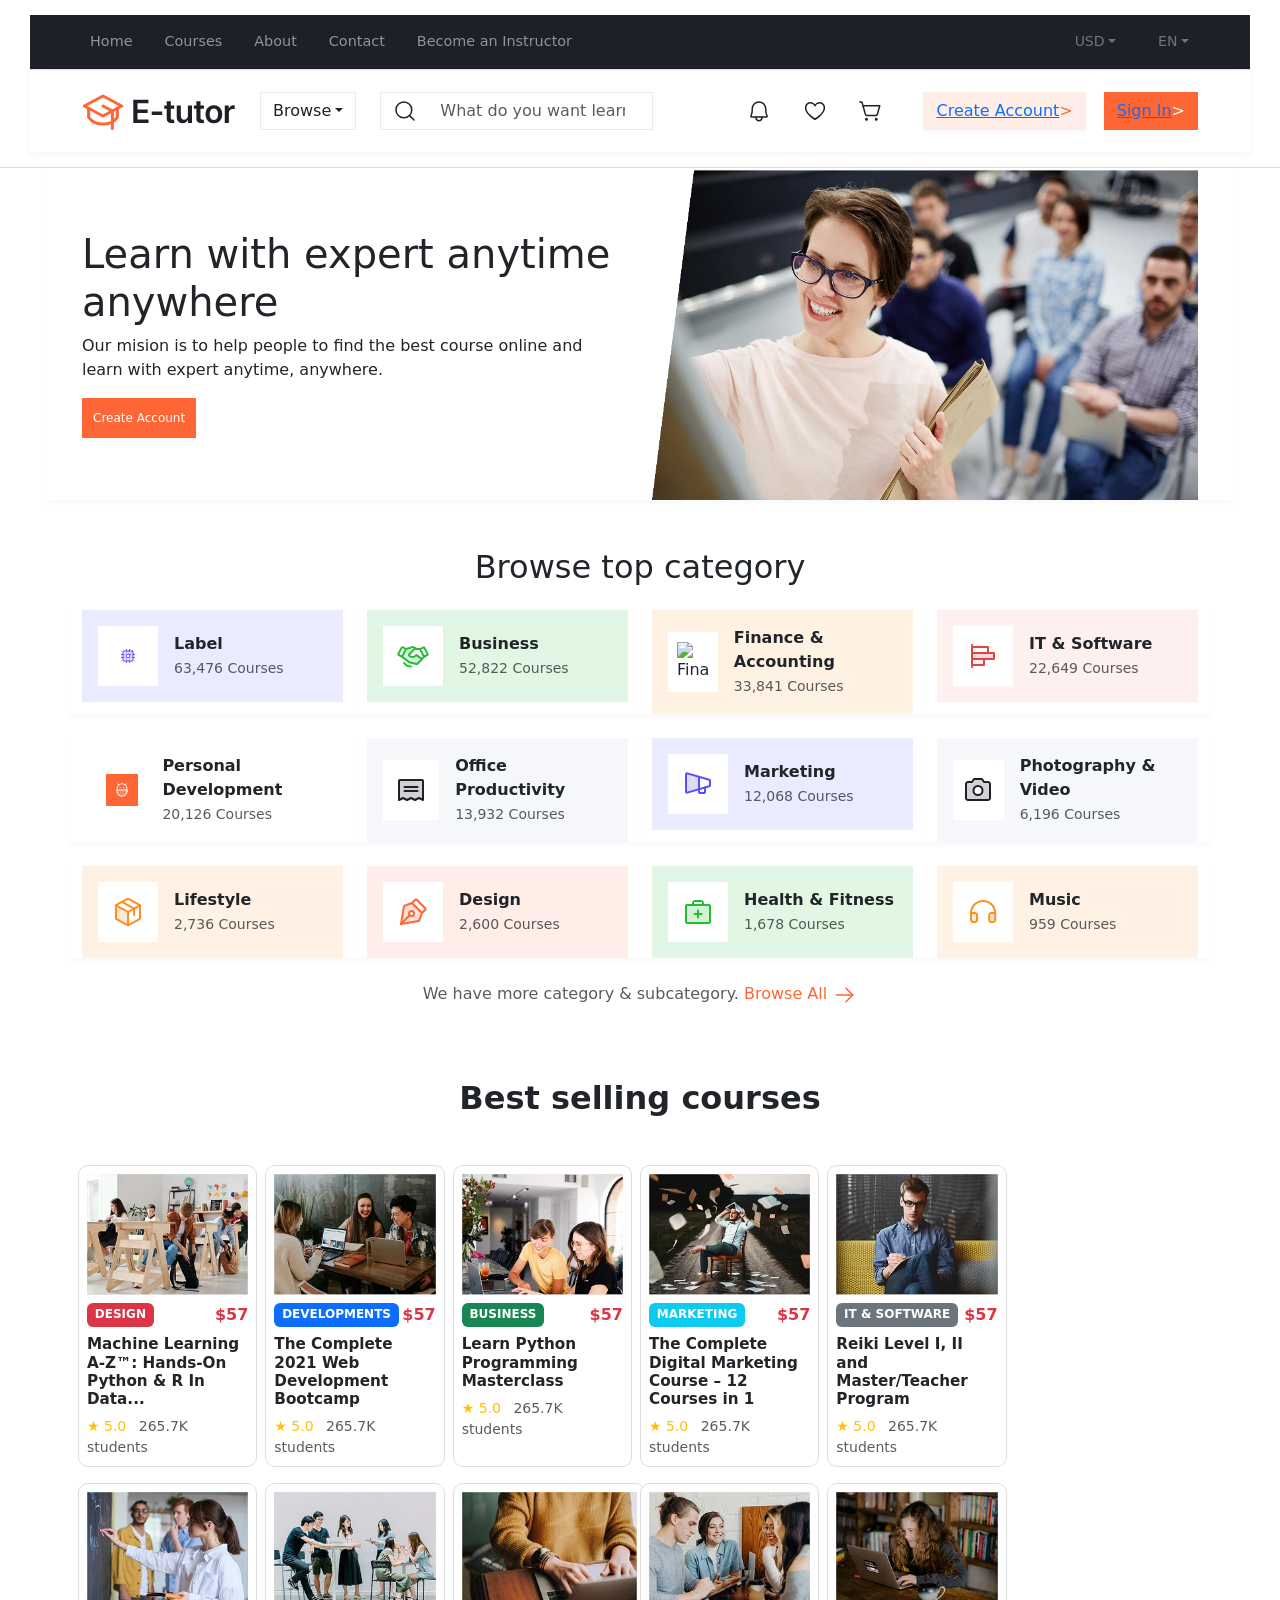
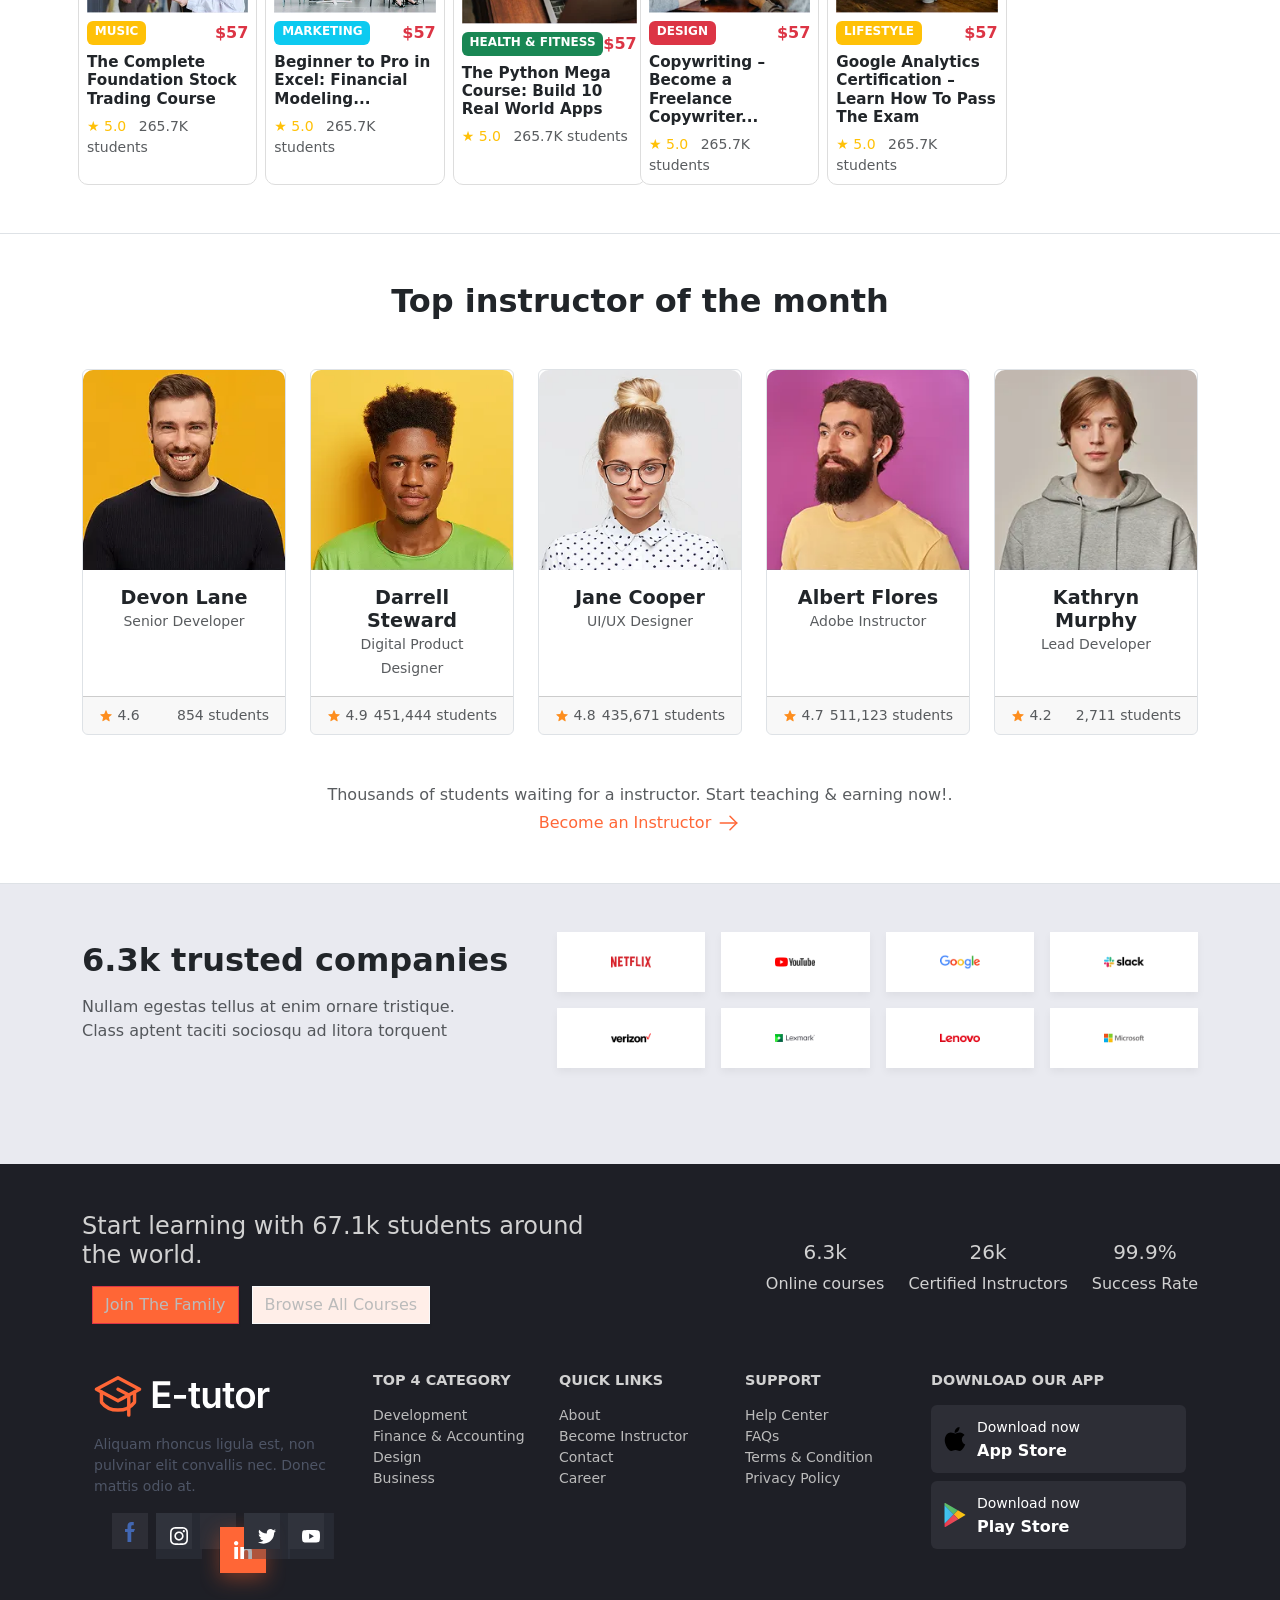
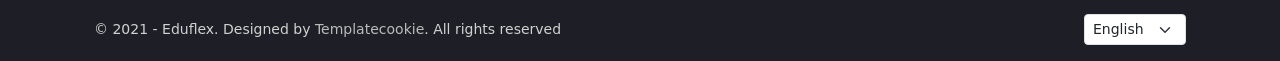
==== index.html @ aeb36b6c "Add files via upload" ====
<!DOCTYPE html>
<html lang="en">

<head>
  <meta charset="UTF-8">
  <meta name="viewport" content="width=device-width, initial-scale=1.0">
  <title>E-tutor</title>

  <!-- Bootstrap CSS -->
  <link href="https://cdn.jsdelivr.net/npm/bootstrap@5.3.0/dist/css/bootstrap.min.css" rel="stylesheet">

  <!--Custome CSS-->
  <link rel="stylesheet" href="./assests/main.css">
</head>

<body>
  <header>
    <!-- Top Navbar -->
    <nav class="navbar navbar-expand-lg top-navbar border-bottom py-2">
      <div class="container d-flex justify-content-between align-items-center">
        <!-- Left Links -->
        <ul class="navbar-nav flex-row gap-3">
          <li class="nav-item"><a class="nav-link" href="#">Home</a></li>
          <li class="nav-item"><a class="nav-link" href="#">Courses</a></li>
          <li class="nav-item"><a class="nav-link" href="./about.html">About</a></li>
          <li class="nav-item"><a class="nav-link" href="#">Contact</a></li>
          <li class="nav-item"><a class="nav-link" href="#">Become an Instructor</a></li>
        </ul>

        <!-- Right Dropdowns -->
        <div class="d-flex gap-4">
          <div class="dropdown-btn">
            <button class="btn btn-sm dropdown-toggle" data-bs-toggle="dropdown">USD</button>
            <ul class="dropdown-menu">
              <li><a class="dropdown-item" href="#">USD</a></li>
              <li><a class="dropdown-item" href="#">ILS</a></li>
              <li><a class="dropdown-item" href="#">EUR</a></li>
            </ul>
          </div>
          <div class="dropdown-btn">
            <button class="btn btn-sm  dropdown-toggle" data-bs-toggle="dropdown">EN</button>
            <ul class="dropdown-menu">
              <li><a class="dropdown-item" href="#">EN</a></li>
              <li><a class="dropdown-item" href="#">AR</a></li>
            </ul>
          </div>
        </div>
      </div>
    </nav>

    <!-- Bottom Navbar -->
    <nav class="navbar navbar-expand-lg bottom-navbar py-3">
      <div class="container d-flex justify-content-between align-items-center">
        <!-- Left Side -->
        <div class="d-flex align-items-center flex-grow-1">
          <!-- Logo -->
          <a class="navbar-brand me-4 d-flex align-items-center" href="#">
            <img src="./assests/logo/LOGO.svg" alt="Logo" height="40">

          </a>

          <!-- Browse Dropdown -->
          <div class="dropdown me-4">
            <button class="btn dropdown-toggle Browse-btn" data-bs-toggle="dropdown">Browse</button>
            <ul class="dropdown-menu">
              <li><a class="dropdown-item" href="#">Design</a></li>
              <li><a class="dropdown-item" href="#">Personal Development</a></li>
              <li><a class="dropdown-item" href="#">IT & Software</a></li>
            </ul>
          </div>

          <!-- Search -->
          <form class="d-flex" role="search">
            <div class="input-group">
              <button class="input-group-text bg-white border-end-0 search-btn"><img
                  src="./assests/images/icons/MagnifyingGlass.svg"></button>
              <input class="form-control border-start-0 search-form" type="search"
                placeholder="What do you want learn..." aria-label="Search">
            </div>
          </form>
        </div>

        <!-- Right Side -->
        <div class="d-flex align-items-center gap-3">
          <!-- Icons -->
          <div class="icon-buttons d-flex gap-3">
            <button class="icon-btn"><img src="./assests/images/icons/Bell.svg" alt="Notifications" /></button>
            <button class="icon-btn"><img src="./assests/images/icons/Heart.svg" alt="Favorites" /></button>
            <button class="icon-btn"><img src="./assests/images/icons/ShoppingCartSimple.svg" alt="Cart" /></button>
          </div>

          <!-- Buttons -->
          <div class="d-flex gap-2 ms-3">
            <button class="btn new-account-btn"><a href="./createaccount.html">Create Account</a>></button>
            <button class="btn signIn-btn"><a href="./signIn.html">Sign In</a>></button>
          </div>
        </div>
      </div>
    </nav>
  </header>


  <main>
    <!-- Hero Section-->
    <section class="hero-section mx-5  justify-content-center">
      <div class="container justify-content-center ">
        <div class="row align-items-center">
          <!--Hero Content Left-->
          <div class="col-lg-6 col-md-12">
            <h1>Learn with expert anytime anywhere</h1>
            <p>Our mision is to help people to find the best course online and learn with expert anytime, anywhere.</p>
            <button type="button" class="btn new-account-btn "
              style="--bs-btn-padding-y: .25rem; --bs-btn-padding-x: .5rem; --bs-btn-font-size: .75rem;">
              Create Account
            </button>
          </div>

          <!--Hero Image Right-->
          <div class="col-lg-6 col-md-12 text-center">
            <img src="./assests/images/public/hero-image.webp" alt="Teacher" class="img-fluid" />
          </div>
        </div>
      </div>


    </section>
    <!--Browes category-->
    <section class="category-section container mt-5">
      <h2 class="text-dark text-center mb-4">Browse top category</h2>

      <div class="row justify-content-center gy-4 ">
        <!--Label Card-->
        <div class="col-md-3 category-card">
          <div class="d-flex align-items-center p-3 " style="background-color: #EBEBFF;">

            <!-- Icon Box -->
            <div class="bg-white d-flex align-items-center justify-content-center  me-3"
              style="width: 60px; height: 60px;">
              <img src="./assests/images/icons/label.svg" alt="Label" width="32" />
            </div>

            <!-- Text -->
            <div>
              <p class="mb-0 fw-semibold text-dark">Label</p>
              <small class="text-muted">63,476 Courses</small>
            </div>

          </div>
        </div>
        <!--Business Card-->
        <div class="col-md-3 category-card">
          <div class="d-flex align-items-center p-3 " style="background-color: #E1F7E3;">

            <!-- Icon Box -->
            <div class="bg-white d-flex align-items-center justify-content-center  me-3"
              style="width: 60px; height: 60px;">
              <img src="./assests/images/icons/Handshake.svg" alt="Business" width="32" />
            </div>

            <!-- Text -->
            <div>
              <p class="mb-0 fw-semibold text-dark">Business</p>
              <small class="text-muted">52,822 Courses</small>
            </div>

          </div>
        </div>
        <!--Finance Card-->
        <div class="col-md-3 category-card">
          <div class="d-flex align-items-center p-3 " style="background-color: #fff2e3;">

            <!-- Icon Box -->
            <div class="bg-white d-flex align-items-center justify-content-center  me-3"
              style="width: 60px; height: 60px;">
              <img src="https://cdn-icons-png.flaticon.com/512/263/263078.png" alt="Finance" width="32" />
            </div>

            <!-- Text -->
            <div>
              <p class="mb-0 fw-semibold text-dark">Finance & Accounting</p>
              <small class="text-muted">33,841 Courses</small>
            </div>

          </div>
        </div>
        <!--IT Card-->
        <div class="col-md-3 category-card">
          <div class="d-flex align-items-center p-3 " style="background-color: #FFF0F0;">

            <!-- Icon Box -->
            <div class="bg-white d-flex align-items-center justify-content-center  me-3"
              style="width: 60px; height: 60px;">
              <img src="./assests/images/icons/ChartBarHorizontal.svg" alt="IT & Software" width="32" />
            </div>

            <!-- Text -->
            <div>
              <p class="mb-0 fw-semibold text-dark">IT & Software</p>
              <small class="text-muted">22,649 Courses</small>
            </div>

          </div>
        </div>
        <!--Personal Development-->
        <div class="col-md-3 category-card">
          <div class="d-flex align-items-center p-3 " style="background-color: #FFFFFF;">

            <!-- Icon Box -->
            <div class="bg-white d-flex align-items-center justify-content-center  me-3"
              style="width: 60px; height: 60px;">
              <img src="./assests/images/icons/bug.svg" alt="Personal Development" width="32" />
            </div>

            <!-- Text -->
            <div>
              <p class="mb-0 fw-semibold text-dark">Personal Development</p>
              <small class="text-muted">20,126 Courses</small>
            </div>

          </div>
        </div>
        <!--Office Productivity-->
        <div class="col-md-3 category-card">
          <div class="d-flex align-items-center p-3 " style="background-color: #F5F7FA;">

            <!-- Icon Box -->
            <div class="bg-white d-flex align-items-center justify-content-center  me-3"
              style="width: 60px; height: 60px;">
              <img src="./assests/images/icons/Receipt.svg" alt="Office Productivity" width="32" />
            </div>

            <!-- Text -->
            <div>
              <p class="mb-0 fw-semibold text-dark">Office Productivity</p>
              <small class="text-muted">13,932 Courses</small>
            </div>

          </div>
        </div>
        <!--Marketing-->
        <div class="col-md-3 category-card">
          <div class="d-flex align-items-center p-3 " style="background-color: #EBEBFF;">

            <!-- Icon Box -->
            <div class="bg-white d-flex align-items-center justify-content-center  me-3"
              style="width: 60px; height: 60px;">
              <img src="./assests/images/icons/MegaphoneSimple.svg" alt="Marketing" width="32" />
            </div>

            <!-- Text -->
            <div>
              <p class="mb-0 fw-semibold text-dark">Marketing</p>
              <small class="text-muted">12,068 Courses</small>
            </div>

          </div>
        </div>
        <!--Photography & Video-->
        <div class="col-md-3 category-card">
          <div class="d-flex align-items-center p-3 " style="background-color: #F5F7FA;">

            <!-- Icon Box -->
            <div class="bg-white d-flex align-items-center justify-content-center  me-3"
              style="width: 60px; height: 60px;">
              <img src="./assests/images/icons/Camera.svg" alt="Photography & Video" width="32" />
            </div>

            <!-- Text -->
            <div>
              <p class="mb-0 fw-semibold text-dark">Photography & Video</p>
              <small class="text-muted">6,196 Courses</small>
            </div>

          </div>
        </div>
        <!--LifeStyle-->
        <div class="col-md-3 category-card">
          <div class="d-flex align-items-center p-3 " style="background-color: #FFF2E5;">

            <!-- Icon Box -->
            <div class="bg-white d-flex align-items-center justify-content-center  me-3"
              style="width: 60px; height: 60px;">
              <img src="./assests/images/icons/Package.svg" alt="--LifeStyle--" width="32" />
            </div>

            <!-- Text -->
            <div>
              <p class="mb-0 fw-semibold text-dark">Lifestyle</p>
              <small class="text-muted">2,736 Courses</small>
            </div>

          </div>
        </div>
        <!--Design-->
        <div class="col-md-3 category-card">
          <div class="d-flex align-items-center p-3 " style="background-color: #FFEEE8;">

            <!-- Icon Box -->
            <div class="bg-white d-flex align-items-center justify-content-center  me-3"
              style="width: 60px; height: 60px;">
              <img src="./assests/images/icons/PenNib.svg" alt="Design" width="32" />
            </div>

            <!-- Text -->
            <div>
              <p class="mb-0 fw-semibold text-dark">Design</p>
              <small class="text-muted">2,600 Courses</small>
            </div>

          </div>
        </div>
        <!--Health & Fitness-->
        <div class="col-md-3 category-card">
          <div class="d-flex align-items-center p-3 " style="background-color: #E1F7E3;">

            <!-- Icon Box -->
            <div class="bg-white d-flex align-items-center justify-content-center  me-3"
              style="width: 60px; height: 60px;">
              <img src="./assests/images/icons/FirstAidKit.svg" alt="Health & Fitness" width="32" />
            </div>

            <!-- Text -->
            <div>
              <p class="mb-0 fw-semibold text-dark">Health & Fitness</p>
              <small class="text-muted">1,678 Courses</small>
            </div>

          </div>
        </div>
        <!--Music-->
        <div class="col-md-3 category-card">
          <div class="d-flex align-items-center p-3 " style="background-color: #FFF2E5;">

            <!-- Icon Box -->
            <div class="bg-white d-flex align-items-center justify-content-center  me-3"
              style="width: 60px; height: 60px;">
              <img src="./assests/images/icons/Headphones.svg" alt="Music" width="32" />
            </div>

            <!-- Text -->
            <div>
              <p class="mb-0 fw-semibold text-dark">Music</p>
              <small class="text-muted">959 Courses</small>
            </div>

          </div>
        </div>
      </div>

      <div class="text-center my-4">
        <p class="text-muted mb-0">
          We have more category & subcategory.
          <a href="#" class="browse-link">Browse All <img src="./assests/images/icons/ArrowRight.svg"
              alt="Arrowright" /></a>
        </p>
      </div>
    </section>
    <!--Top Selling courses-->
  <section class="container py-5">
    <h2 class="text-center fw-bold mb-5">Best selling courses</h2>
    <div class="row g-3 align-items-center">
      <div class="row g-2">
      <!-- Course 1 -->
      <div class="col-md-4 col-lg-2 " >
        <div class="course-card p-2">
          <img src="./assests/images/public/machine learning.webp" alt="Course 1" class="img-fluid">
          <div class="mt-2 d-flex justify-content-between">
            <span class="badge bg-danger text-white">DESIGN</span>
            <span class="text-danger fw-bold">$57</span>
          </div>
          <h6 class="mt-2">Machine Learning A-Z™: Hands-On Python & R In Data...</h6>
          <div class="course-meta text-muted small">
            <span class="text-warning">★ 5.0</span>
            <span class="ms-2">265.7K students</span>
          </div>
        </div>
      </div>

      <!-- Course 2 -->
      <div class="col-md-4 col-lg-2">
        <div class="course-card p-2">
          <img src="./assests/images/public/web development.webp" alt="Course 2" class="img-fluid ">
          <div class="mt-2 d-flex justify-content-between">
            <span class="badge bg-primary text-white">DEVELOPMENTS</span>
            <span class="text-danger fw-bold">$57</span>
          </div>
          <h6 class="mt-2">The Complete 2021 Web Development Bootcamp</h6>
          <div class="course-meta text-muted small">
            <span class="text-warning">★ 5.0</span>
            <span class="ms-2">265.7K students</span>
          </div>
        </div>
      </div>

      <!-- Course 3 -->
      <div class="col-md-4 col-lg-2">
        <div class="course-card p-2">
          <img src="./assests/images/public/python.webp" alt="Course 3" class="img-fluid ">
          <div class="mt-2 d-flex justify-content-between">
            <span class="badge bg-success text-white">BUSINESS</span>
            <span class="text-danger fw-bold">$57</span>
          </div>
          <h6 class="mt-2">Learn Python Programming Masterclass</h6>
          <div class="course-meta text-muted small">
            <span class="text-warning">★ 5.0</span>
            <span class="ms-2">265.7K students</span>
          </div>
        </div>
      </div>

      <!-- Course 4 -->
      <div class="col-md-4 col-lg-2">
        <div class="course-card p-2">
          <img src="./assests/images/public/digital marketing (1).webp" alt="Course 4" class="img-fluid ">
          <div class="mt-2 d-flex justify-content-between">
            <span class="badge bg-info text-white">MARKETING</span>
            <span class="text-danger fw-bold">$57</span>
          </div>
          <h6 class="mt-2">The Complete Digital Marketing Course – 12 Courses in 1</h6>
          <div class="course-meta text-muted small">
            <span class="text-warning">★ 5.0</span>
            <span class="ms-2">265.7K students</span>
          </div>
        </div>
      </div>

      <!-- Course 5 -->
      <div class="col-md-4 col-lg-2">
        <div class="course-card p-2">
          <img src="./assests/images/public/teacher program (1).webp" alt="Course 5" class="img-fluid ">
          <div class="mt-2 d-flex justify-content-between">
            <span class="badge bg-secondary text-white">IT & SOFTWARE</span>
            <span class="text-danger fw-bold">$57</span>
          </div>
          <h6 class="mt-2">Reiki Level I, II and Master/Teacher Program</h6>
          <div class="course-meta text-muted small">
            <span class="text-warning">★ 5.0</span>
            <span class="ms-2">265.7K students</span>
          </div>
        </div>
      </div>
      </div>

      <div class="row g-2 ">

      <!-- Course 6 -->
      <div class="col-md-4 col-lg-2">
        <div class="course-card p-2">
          <img src="./assests/images/public/fashion.webp" alt="Course 6" class="img-fluid ">
          <div class="mt-2 d-flex justify-content-between">
            <span class="badge bg-warning text-white">MUSIC</span>
            <span class="text-danger fw-bold">$57</span>
          </div>
          <h6 class="mt-2">The Complete Foundation Stock Trading Course</h6>
          <div class="course-meta text-muted small">
            <span class="text-warning">★ 5.0</span>
            <span class="ms-2">265.7K students</span>
          </div>
        </div>
      </div>

      <!-- Course 7 -->
      <div class="col-md-4 col-lg-2">
        <div class="course-card p-2">
          <img src="./assests/images/public/excel.webp" alt="Course 7" class="img-fluid ">
          <div class="mt-2 d-flex justify-content-between">
            <span class="badge bg-info text-white">MARKETING</span>
            <span class="text-danger fw-bold">$57</span>
          </div>
          <h6 class="mt-2">Beginner to Pro in Excel: Financial Modeling...</h6>
          <div class="course-meta text-muted small">
            <span class="text-warning">★ 5.0</span>
            <span class="ms-2">265.7K students</span>
          </div>
        </div>
      </div>

      <!-- Course 8 -->
      <div class="col-md-4 col-lg-2">
        <div class="course-card p-2">
          <img src="./assests/images/public/python mega.webp" alt="Course 8" class="img-fluid ">
          <div class="mt-2 d-flex justify-content-between">
            <span class="badge bg-success text-white">HEALTH & FITNESS</span>
            <span class="text-danger fw-bold">$57</span>
          </div>
          <h6 class="mt-2">The Python Mega Course: Build 10 Real World Apps</h6>
          <div class="course-meta text-muted small">
            <span class="text-warning">★ 5.0</span>
            <span class="ms-2">265.7K students</span>
          </div>
        </div>
      </div>

      <!-- Course 9 -->
      <div class="col-md-4 col-lg-2">
        <div class="course-card p-2">
          <img src="./assests/images/public/freelancer.webp" alt="Course 9" class="img-fluid ">
          <div class="mt-2 d-flex justify-content-between">
            <span class="badge bg-danger text-white">DESIGN</span>
            <span class="text-danger fw-bold">$57</span>
          </div>
          <h6 class="mt-2">Copywriting – Become a Freelance Copywriter...</h6>
          <div class="course-meta text-muted small">
            <span class="text-warning">★ 5.0</span>
            <span class="ms-2">265.7K students</span>
          </div>
        </div>
      </div>

      <!-- Course 10 -->
      <div class="col-md-4 col-lg-2">
        <div class="course-card p-2">
          <img src="./assests/images/public/analytics.webp" alt="Course 10" class="img-fluid ">
          <div class="mt-2 d-flex justify-content-between">
            <span class="badge bg-warning text-white">LIFESTYLE</span>
            <span class="text-danger fw-bold">$57</span>
          </div>
          <h6 class="mt-2">Google Analytics Certification – Learn How To Pass The Exam</h6>
          <div class="course-meta text-muted small">
            <span class="text-warning">★ 5.0</span>
            <span class="ms-2">265.7K students</span>
          </div>
        </div>
      </div>
      </div>

    </div>
  </section>

    <section class="py-5 bg-white border-top border-bottom">
  <div class="container">
    <h2 class="text-center mb-5 fw-bold">Top instructor of the month</h2>
    <div class="row row-cols-1 row-cols-sm-2 row-cols-md-3 row-cols-lg-5 g-4">

      <!-- Instructor Card -->
      <div class="col">
        <div class="card h-100 text-center border">
          <img src="./assests/images/public/devon.webp" class="card-img-top" alt="Devon Lane">
          <div class="card-body">
            <h6 class="card-title mb-0">Devon Lane</h6>
            <small class="text-muted">Senior Developer</small>
          </div>
          <div class="card-footer d-flex justify-content-between small text-muted">
            <span><img src="./assests/images/icons/Star.svg" alt="Rating" height="14"> 4.6</span>
            <span>854 students</span>
          </div>
        </div>
      </div>

      
      <div class="col">
        <div class="card h-100 text-center border">
          <img src="./assests/images/public/darrell.webp" class="card-img-top" alt="Darrell Steward">
          <div class="card-body">
            <h6 class="card-title mb-0">Darrell Steward</h6>
            <small class="text-muted">Digital Product Designer</small>
          </div>
          <div class="card-footer d-flex justify-content-between small text-muted">
            <span><img src="./assests/images/icons/Star.svg" alt="Rating" height="14"> 4.9</span>
            <span>451,444 students</span>
          </div>
        </div>
      </div>

      <div class="col">
        <div class="card h-100 text-center border">
          <img src="./assests/images/public/jane.webp" class="card-img-top" alt="Jane Cooper">
          <div class="card-body">
            <h6 class="card-title mb-0">Jane Cooper</h6>
            <small class="text-muted">UI/UX Designer</small>
          </div>
          <div class="card-footer d-flex justify-content-between small text-muted">
            <span><img src="./assests/images/icons/Star.svg" alt="Rating" height="14"> 4.8</span>
            <span>435,671 students</span>
          </div>
        </div>
      </div>

      <div class="col">
        <div class="card h-100 text-center border">
          <img src="./assests/images/public/albert.webp" class="card-img-top" alt="Albert Flores">
          <div class="card-body">
            <h6 class="card-title mb-0">Albert Flores</h6>
            <small class="text-muted">Adobe Instructor</small>
          </div>
          <div class="card-footer d-flex justify-content-between small text-muted">
            <span><img src="./assests/images/icons/Star.svg" alt="Rating" height="14"> 4.7</span>
            <span>511,123 students</span>
          </div>
        </div>
      </div>

      <div class="col">
        <div class="card h-100 text-center border">
          <img src="./assests/images/public/kath.webp" class="card-img-top" alt="Kathryn Murphy">
          <div class="card-body">
            <h6 class="card-title mb-0">Kathryn Murphy</h6>
            <small class="text-muted">Lead Developer</small>
          </div>
          <div class="card-footer d-flex justify-content-between small text-muted">
            <span><img src="./assests/images/icons/Star.svg" alt="Rating" height="14"> 4.2</span>
            <span>2,711 students</span>
          </div>
        </div>
      </div>
    </div>

    <!-- Call to Action -->
    <div class="text-center mt-5">
      <p class="text-muted mb-1">Thousands of students waiting for a instructor. Start teaching & earning now!.</p>
      <a href="#" class="browse-link">Become an Instructor <img src="./assests/images/icons/ArrowRight.svg"
              alt="Arrowright" /></a>
    </div>
  </div>
</section>


      <section class="trusted-section py-5">
    <div class="container">
      <div class="row align-items-center mb-5">
        <!-- Text -->
        <div class="col-md-5 mb-4 mb-md-0">
          <h2 class="fw-bold">6.3k trusted companies</h2>
          <p class="text-muted mt-3">
            Nullam egestas tellus at enim ornare tristique.<br>
            Class aptent taciti sociosqu ad litora torquent
          </p>
        </div>

        <!-- Logos -->
        <div class="col-md-7">
          <div class="row g-3">
            <div class="col-3">
              <div class="brand-box"><img src="./assests/logo/netflix logo.webp" alt="Netflix"></div>
            </div>
            <div class="col-3">
              <div class="brand-box"><img src="./assests/logo/youtube logo.webp" alt="YouTube"></div>
            </div>
            <div class="col-3">
              <div class="brand-box"><img src="./assests/logo/google logo.webp" alt="Google"></div>
            </div>
            <div class="col-3">
              <div class="brand-box"><img src="./assests/logo/slack logo.webp" alt="Slack"></div>
            </div>
            <div class="col-3">
              <div class="brand-box"><img src="./assests/logo/verizon logo.webp" alt="Verizon"></div>
            </div>
            <div class="col-3">
              <div class="brand-box"><img src="./assests/logo/lexmark.webp" alt="Lexmark"></div>
            </div>
            <div class="col-3">
              <div class="brand-box"><img src="./assests/logo/lenovo logo.webp" alt="Lenovo"></div>
            </div>
            <div class="col-3">
              <div class="brand-box"><img src="./assests/logo/microsoft logo.webp" alt="Microsoft"></div>
            </div>
          </div>
        </div>
      </div>

     
    </div>
  </section>
   
  </main>
  <!-- Footer -->
  <footer class=" footer pt-5 pb-3">
    <div class="container">

      <!-- Top section -->
      <div class="row text-center text-md-start mb-5 ">
        <div class="col-md-6">
          <h4>Start learning with 67.1k students around the world.</h4>
          <div class="mt-3">
            <a href="#" class=" signIn-btn btn btn-danger me-2">Join The Family</a>
            <a href="#" class=" new-account-btn btn btn-outline-light">Browse All Courses</a>
          </div>
        </div>
        <div class="col-md-6 d-flex justify-content-md-end align-items-center mt-4 mt-md-0">
          <div class="text-center">
            <h5>6.3k</h5>
            <p class="mb-0">Online courses</p>
          </div>
          <div class="mx-4 text-center">
            <h5>26k</h5>
            <p class="mb-0">Certified Instructors</p>
          </div>
          <div class="text-center">
            <h5>99.9%</h5>
            <p class="mb-0">Success Rate</p>
          </div>
        </div>
      </div>

      <!-- Middle section -->
      <div class="container">
    <div class="row gy-4">

      <!-- Logo & Social -->
      <div class="col-lg-3 col-md-6">
        <div class="footer-brand d-flex align-items-center mb-3">
          <img src="./assests/logo/logo light text.svg" alt="Logo" class="me-2" />
        
        </div>
        <p class="footer-text small">
          Aliquam rhoncus ligula est, non pulvinar elit convallis nec. Donec mattis odio at.
        </p>
        <div class="social-icons mt-3">
          <a href="#"><img src="./assests/images/icons/facebook 1.svg" alt="Facebook"  /></a>
          <a href="#"><img src="./assests/images/public/instagram.svg" alt="instagram"  /></a>
          <a href="#"><img src="./assests/images/public/linkedin.svg" alt="linkedin"  /></a>
          <a href="#"><img src="./assests/images/public/twitter.svg" alt="twitter"  /></a>
          <a href="#"><img src="./assests/images/public/youtube.svg" alt="youtube"  /></a>
        </div>
      </div>

      <!-- Top Categories -->
      <div class="col-lg-2 col-md-6">
        <h6 class="fw-bold">TOP 4 CATEGORY</h6>
        <ul class="list-unstyled text-muted small">
          <li><a href="#" class="mb-2">Development</a></li>
          <li><a href="#" class="mb-2">Finance & Accounting</a></li>
          <li><a href="#" class="mb-2">Design</a></li>
          <li><a href="#" class="mb-2">Business</a></li>
        </ul>
      </div>

      <!-- Quick Links -->
      <div class="col-lg-2 col-md-6">
        <h6 class="fw-bold">QUICK LINKS</h6>
        <ul class="list-unstyled text-muted small">
          <li><a href="#" class="mb-2">About</a></li>
          <li><a href="#" class="mb-2">Become Instructor </a></li>
          <li><a href="#" class="mb-2">Contact</a></li>
          <li><a href="#" class="mb-2">Career</a></li>
        </ul>
      </div>

      <!-- Support -->
      <div class="col-lg-2 col-md-6">
        <h6 class="fw-bold">SUPPORT</h6>
        <ul class="list-unstyled text-muted small">
          <li><a href="#" class="mb-2">Help Center</a></li>
          <li><a href="#" class="mb-2">FAQs</a></li>
          <li><a href="#" class="mb-2">Terms & Condition</a></li>
          <li><a href="#" class="mb-2">Privacy Policy</a></li>
        </ul>
      </div>

      <!-- App Store -->
      <div class="col-lg-3 col-md-6">
        <h6 class="fw-bold">DOWNLOAD OUR APP</h6>
        <div class="d-flex flex-column gap-2 mt-3">
          <a href="#" class="store-btn">
            <img src="./assests/images/icons/apple 2.svg" />
            <span>
              <small>Download now</small><br />
              <strong>App Store</strong>
            </span>
          </a>
          <a href="#" class="store-btn">
            <img src="./assests/images/icons/google-play-5 1.svg" />
            <span>
              <small>Download now</small><br />
              <strong>Play Store</strong>
            </span>
          </a>
        </div>
      </div>

    </div>

    <hr class="text-muted mt-5" />

    <!-- Bottom -->
    <div class="d-flex flex-column flex-md-row justify-content-between align-items-center  small">
      <p class="mb-2 mb-md-0">
        © 2021 - Eduflex. Designed by <a href="#">Templatecookie</a>. All rights reserved
      </p>
      <select class="form-select form-select-sm w-auto">
        <option selected>English</option>
        <option>Spanish</option>
        <option>French</option>
      </select>
    </div>
  </div>
  </footer>
</body>

</html>
---- assests/main.css ----
*{
    margin: 0;
    padding: 0;
    box-sizing: border-box;
}

.navbar{
    width: 100%;
    justify-content: center;
}

/* Top Navbar */
.top-navbar {
  background-color: #1D2026;
  font-size: 0.9rem;
  color:#8C94A3;
}
.nav-link{
    color: #8C94A3;
}

.nav-link:hover{
    color:#fff;
    box-shadow: 0 2px 0 rgba(255, 102, 54, 1);
    transition: 0.5s ease-in-out;
}

.btn{
    color: #6E7485;
}

.btn:hover{
    color:#fff;
    transition: 0.5s ease-in-out;
}

/* Bottom Navbar */
.bottom-navbar {
  background-color: #ffffff;
  box-shadow: 0 2px 8px rgba(0, 0, 0, 0.05);
}
.Browse-btn{
    color: #1D2026;
    border: 1px solid #E9EAF0 ;
    border-radius: 0;
}
.Browse-btn:hover{
    color: #1D2026;
    box-shadow: 0 0 1 rgba(0, 0, 0, 0.05);
    transition: 0.5s ease-in;
}
.input-group{
    border: 1px solid #E9EAF0;
}
.input-group:hover{
    box-shadow: 0 0 1 rgba(0, 0, 0, 0.05);
    transition: 0.5s ease-in-out;
}
.search-btn{
    border:none;
}
.search-form{
    border: none;
}

/* Icon buttons */
.icon-btn {
  background: transparent;
  border: none;
  padding: 0.5rem;
  transition: all 0.2s ease-in-out;
}

.icon-btn:hover {
  transform: scale(1.1);
}


.new-account-btn{
    background-color: #FFEEE8;
    color: #FF6636 ;
    box-shadow: 0 4px 4px rgba(0, 0, 0, 0.025);
    border-radius: 0;
    transition: 0.5s ease-in-out;
    
}

.new-account-btn:hover{
    box-shadow: 0 4px 4px rgba(0, 0, 0, 0.5);
    color: #FF6636;
    background-color: #FFEEE8;
    
}

.signIn-btn{
    border-radius: 0;
    color: #fff;
    background-color: #FF6636;
    margin-left: 10px;
    box-shadow: 0 4px 4px rgba(0, 0, 0, 0.025);
    transition: 0.5s ease-in-out;
}

.signIn-btn:hover{
    background-color: #FF6636;
    box-shadow: 0 4px 4px rgba(0, 0,0, 0.5);
    
}
.hero-section{
    
    box-shadow: 0 4px 4px rgba(0, 0, 0, 0.025);
}

.hero-section .new-account-btn{
    background-color: #FF6636;
    color:#fff;
    padding: 10px;

}

.hero-section .h1{
    color:#1D2026;
}

.hero-section .p{
    color:#4E5566;
}



.category-card{
    box-shadow: 0 4px 4px rgba(0, 0, 0, 0.025);
    
}


.browse-link{
    color: #FF6636;
    text-decoration: none;
}

.browse-link:hover{
    text-decoration: underline;
}

.top-selling-section{
    background-color: #F5F7FA;
    
}
.course-card {
    border-radius: 10px;

    width: calc((100% - 40px)/5);
    transition: transform 0.3s ease;
}

.course-card:hover {
    transform: scale(1.03);
}

.card-img-top {
    height: 200px;
    object-fit: cover;
    border-top-left-radius: 10px;
    border-top-right-radius: 10px;
}

.card-title {
    font-weight: 600;
    font-size: 1.2rem;
    margin-bottom: 0.5rem;
}

.course-category {
    font-size: 0.95rem;
    color: #6c757d;
}

.course-price {
    font-size: 1rem;
    color: #198754;
    font-weight: 500;
}

.course-rating {
    font-size: 0.9rem;
    color: #ffc107;
}

h1 {
    color: #212529; /* Dark text color */
}

.best-courses {
  background-color: #f6f9fc;
}

.course-card {
  background: #fff;
  border: 1px solid #ddd;
  width: fit-content;
  transition: 0.3s ease;
  height: 100%;
}

.course-card:hover {
  box-shadow: 0 10px 20px rgba(0,0,0,0.08);
  transform: translateY(-4px);
}

.course-card img{
  width:100%;
}

.course-card h6 {
  font-size: 0.95rem;
  font-weight: 600;
  margin-top: 10px;
}

.course-meta {
  margin-top: 5px;
}


.breadcrumb-section{
    box-shadow: 0 4px 4px rgba(0, 0, 0, 0.025);
    background-color: #F5F7FA;

}
.page{
    color: #1D2026;
    font-weight: 500;
    font-size: 24px;
}


.breadcrumb {
    background-color: transparent; /* Transparent background for breadcrumb */
    padding: 0; /* Remove default padding */
}
.breadcrumb-item a {
    color: #6c757d; /* Light gray for the breadcrumb links */
}
.about-section{
    box-shadow: 0 4px 4px rgba(0, 0, 0, 0.025);
}
.about-content{
    justify-content: center;
}

.year-range {
  font-size: 64px;
  font-weight: bold;
  color: #E9EAF0;
}

.headline {
  font-size: 36px;
  font-weight: 700;
  color: #2c2c2c;
  color: #1D2026;
  
}

.description {
  font-size: 16px;
  color: #6E7485;
  
}

.team-image {
  width: 100%;
  
  object-fit: cover;
}

.trusted-section {
  background-color: #E9EAF0;
  box-shadow: 0 4px 4px rgba(0, 0, 0, 0.025);
}

.brand-box {
  background-color: #ffffff;
  padding: 10px;
  text-align: center;
  box-shadow: 0 4px 8px rgba(0,0,0,0.05);
  transition: 0.3s ease;
}

.brand-box img {
  max-width: 100%;
  max-height: 40px;
  object-fit: contain;
}

.brand-box:hover {
  box-shadow: 0 6px 12px rgba(0,0,0,0.1);
  transform: scale(1.03);
}

.fact-icon {
  font-size: 28px;
}

.ourMission-section{
    background-color: #FFEEE8;
}
.mission-img{
    width: 50%;
}
.mission-content{
    flex-grow: 1;
}
.mission-title{
    color: #FF6636;
    font-size: 16px;
}
.mission-text{
    color: #4E5566;
    font-weight: 400;
    font-size: 16px;
}

.gallery-section {
  background-color: #f4f6f9;
}

.gallery-grid {
  display: grid;
  grid-template-columns: repeat(3, 1fr);
  grid-auto-rows: 120px;
  gap: 15px;
}

.gallery-img {
  width: 100%;
  height: 100%;
  object-fit: cover;
  border-radius: 8px;
  box-shadow: 0 2px 5px rgba(0,0,0,0.06);
}
.testimonial-section {
  background-color: #fff;
}

.testimonial-box {
  position: relative;
  background-color: #f5f6f9;
  padding: 30px 20px;
  border-radius: 10px;
  min-height: 200px;
  text-align: center;
}

.testimonial-box::after {
  content: '';
  position: absolute;
  bottom: -15px;
  left: 50%;
  transform: translateX(-50%);
  border-width: 15px 15px 0;
  border-style: solid;
  border-color: #f5f6f9 transparent transparent transparent;
}

.quote-icon {
  color: #ff5f2e;
  font-size: 2rem;
  display: block;
}

.quote-close {
  margin-top: 15px;
}

.testimonial-meta h6 {
  font-size: 1rem;
  font-weight: 600;
}

.testimonial-meta p a {
  color: #4a54ff;
  text-decoration: none;
}

.testimonial-meta p a:hover {
  text-decoration: underline;
}

.footer {
  background-color: #1e1f26;
  color: #d1d1d1;
}

.footer h6 {
  font-size: 0.9rem;
  margin-bottom: 1rem;
}
.footer-text{
  color:#4E5566;
}
.footer a {
  color: #bbb;
  text-decoration: none;
}

.footer a:hover {
  color: #fff;
}
.footer .social-icons{
  
        padding: 0;
        list-style: none;
        display: flex;
        justify-content: center; /* or flex-start, flex-end as per requirement */
 
}
.footer .social-icons a {
  display: inline-block;
  background: #2d2e36;
  color: #fff;
  width: 36px;
  height: 36px;
  line-height: 36px;
  text-align: center;
  
  margin-right: 8px;
  font-size: 14px;
}


.footer .social-icons a.active {
  background-color: #ff5f2e;
  box-shadow: 0 0 12px rgba(255, 95, 46, 0.5);
}

.footer .highlighted-link {
  color: #fff;
  border-bottom: 2px solid #ff5f2e;
  padding-bottom: 2px;
}

.footer .store-btn {
  background-color: #2d2e36;
  display: flex;
  align-items: center;
  padding: 10px 12px;
  border-radius: 6px;
  gap: 10px;
  color: white;
  text-decoration: none;
}

.footer .store-btn:hover {
  background-color: #3b3c44;
}

.footer .store-btn img {
  width: 24px;
  height: 24px;
}
.left-panel {
  background-color: #e7e7ff;
  display: flex;
  align-items: center;
  justify-content: center;
  height: 100vh;
}

.left-panel img {
  max-width: 100%;
  height: 100%;
}

.right-panel {
  padding: 60px;
}

.form-container {
  max-width: 500px;
  margin: auto;
  
}

.form-check {
  font-size: 0.9rem;
 
}

.btn-create {
  background-color: #ff6a3d;
  color: #fff;
  border-radius: 0;
}

.btn-create:hover {
  background-color: #ff5123;
}

.social-btns .btn {
  margin-right: 10px;
}

.form-control:focus {
  box-shadow: none;
  border-color: #ff6a3d;
}

header {
  background-color: #fff;
  border-bottom: 1px solid #ddd;
  padding: 15px 30px;
}




.header-right a {
  font-weight: 500;
  color: #ff6a3d;
  margin-left: 10px;
}
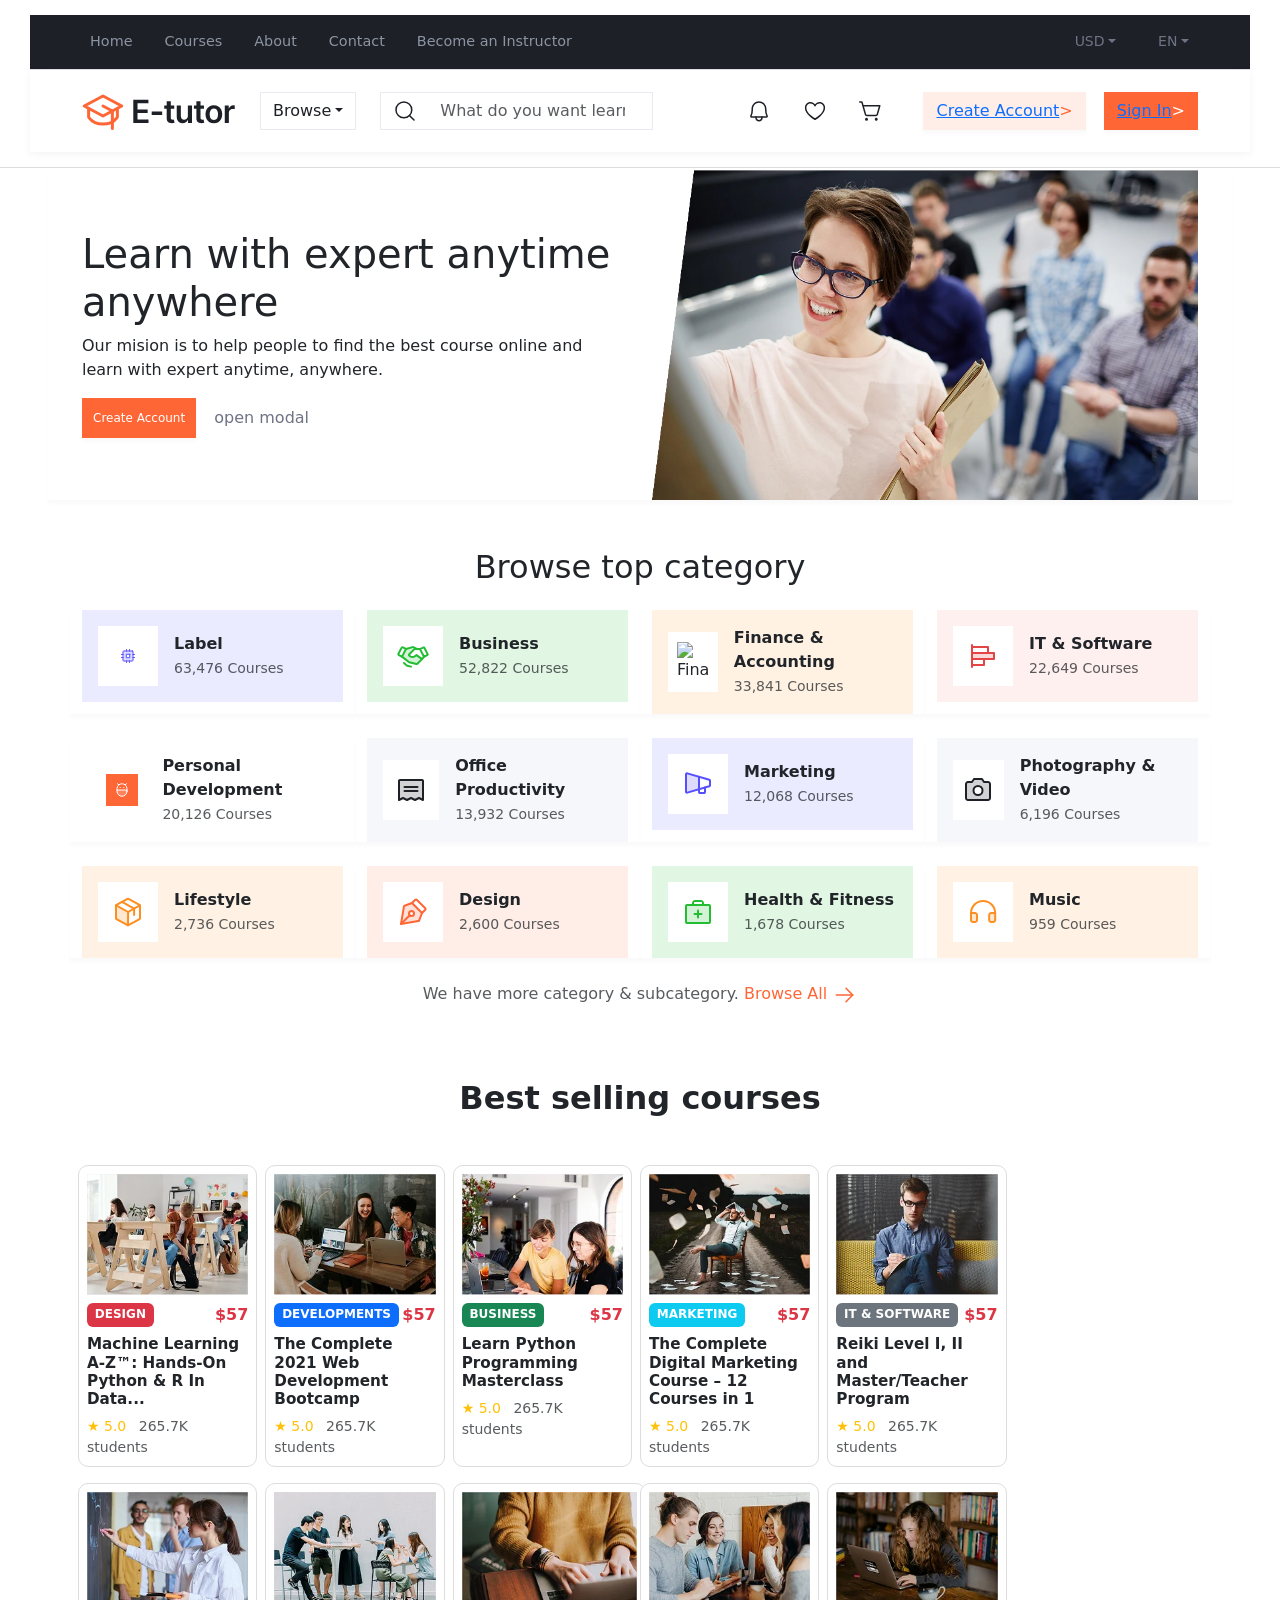
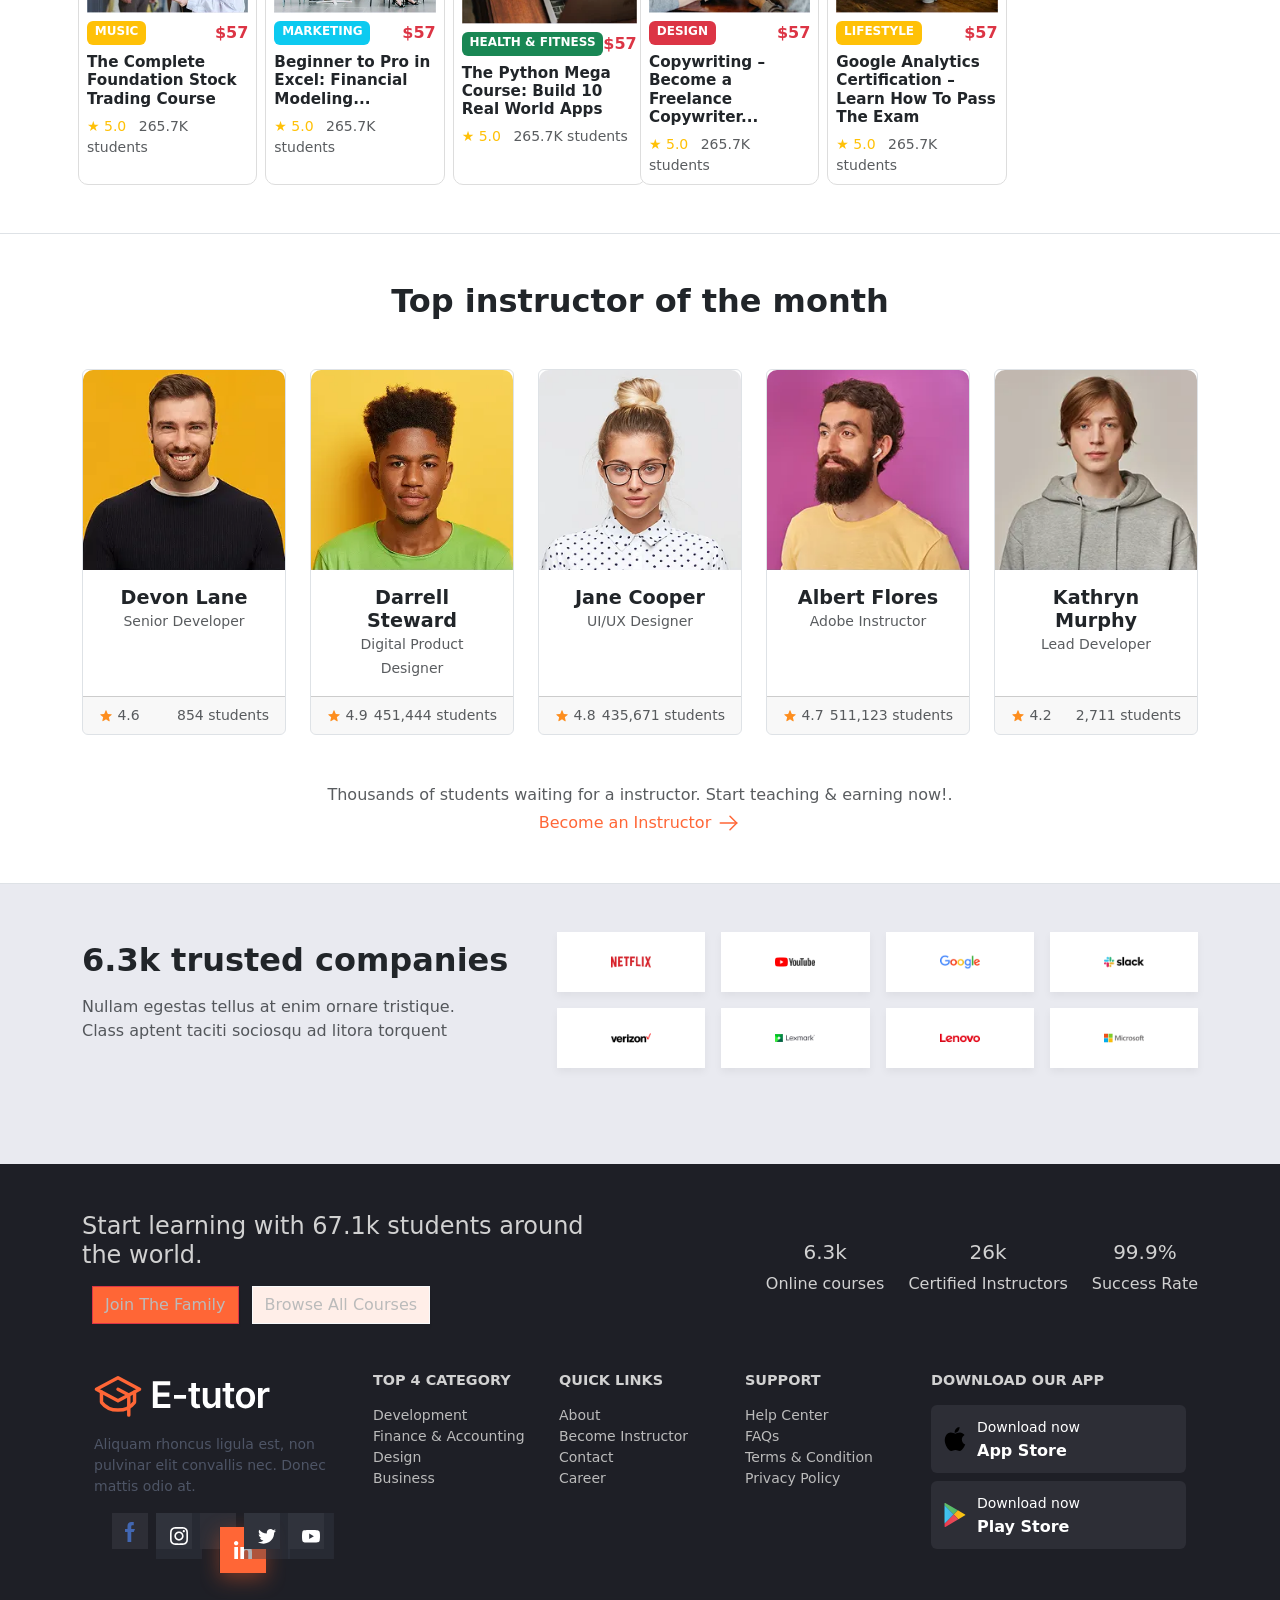
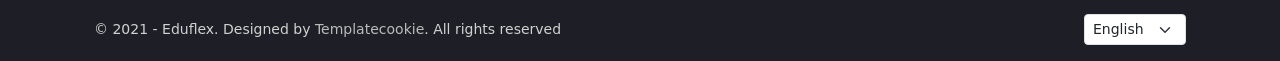
==== commit f4b2cf12: "Update index.html" ====
--- a/index.html
+++ b/index.html
@@ -11,6 +11,10 @@
 
   <!--Custome CSS-->
   <link rel="stylesheet" href="./assests/main.css">
+
+  <!--Custom JS-->
+  <script src="./scripts/main.js"></script>
+
 </head>
 
 <body>
@@ -113,6 +117,9 @@
               style="--bs-btn-padding-y: .25rem; --bs-btn-padding-x: .5rem; --bs-btn-font-size: .75rem;">
               Create Account
             </button>
+            <button type="button" class="btn  modal_btn" data-bs-toggle="modal" data-bs-target="#exampleModal">
+              open modal</button>
+
           </div>
 
           <!--Hero Image Right-->
@@ -785,6 +792,37 @@
     </div>
   </div>
   </footer>
+
+  <!-- Modal -->
+<div class="modal fade" id="exampleModal" tabindex="-1" aria-labelledby="exampleModalLabel" aria-hidden="true">
+  <div class="modal-dialog">
+    <div class="modal-content">
+      <div class="modal-header">
+        <h1 class="modal-title fs-5" id="exampleModalLabel">Modal Title</h1>
+        <button type="button" class="btn-close" data-bs-dismiss="modal" aria-label="Close"></button>
+      </div>
+      <div class="modal-body">
+        محتوى المودال هنا...
+      </div>
+      <div class="modal-footer">
+        <button type="button" class="btn modal_btn" data-bs-dismiss="modal">exit</button>
+        <button type="button" class="btn modal_btn">Save Cahnges</button>
+      </div>
+    </div>
+  </div>
+</div>
+
+
+
+  <!-- Bootstrap Bundle with Popper -->
+<script src="https://cdn.jsdelivr.net/npm/bootstrap@5.3.0/dist/js/bootstrap.bundle.min.js"></script>
+
+<!-- Custom JS -->
+<script src="./scripts/main.js"></script>
+
 </body>
 
-</html>+
+
+
+</html>
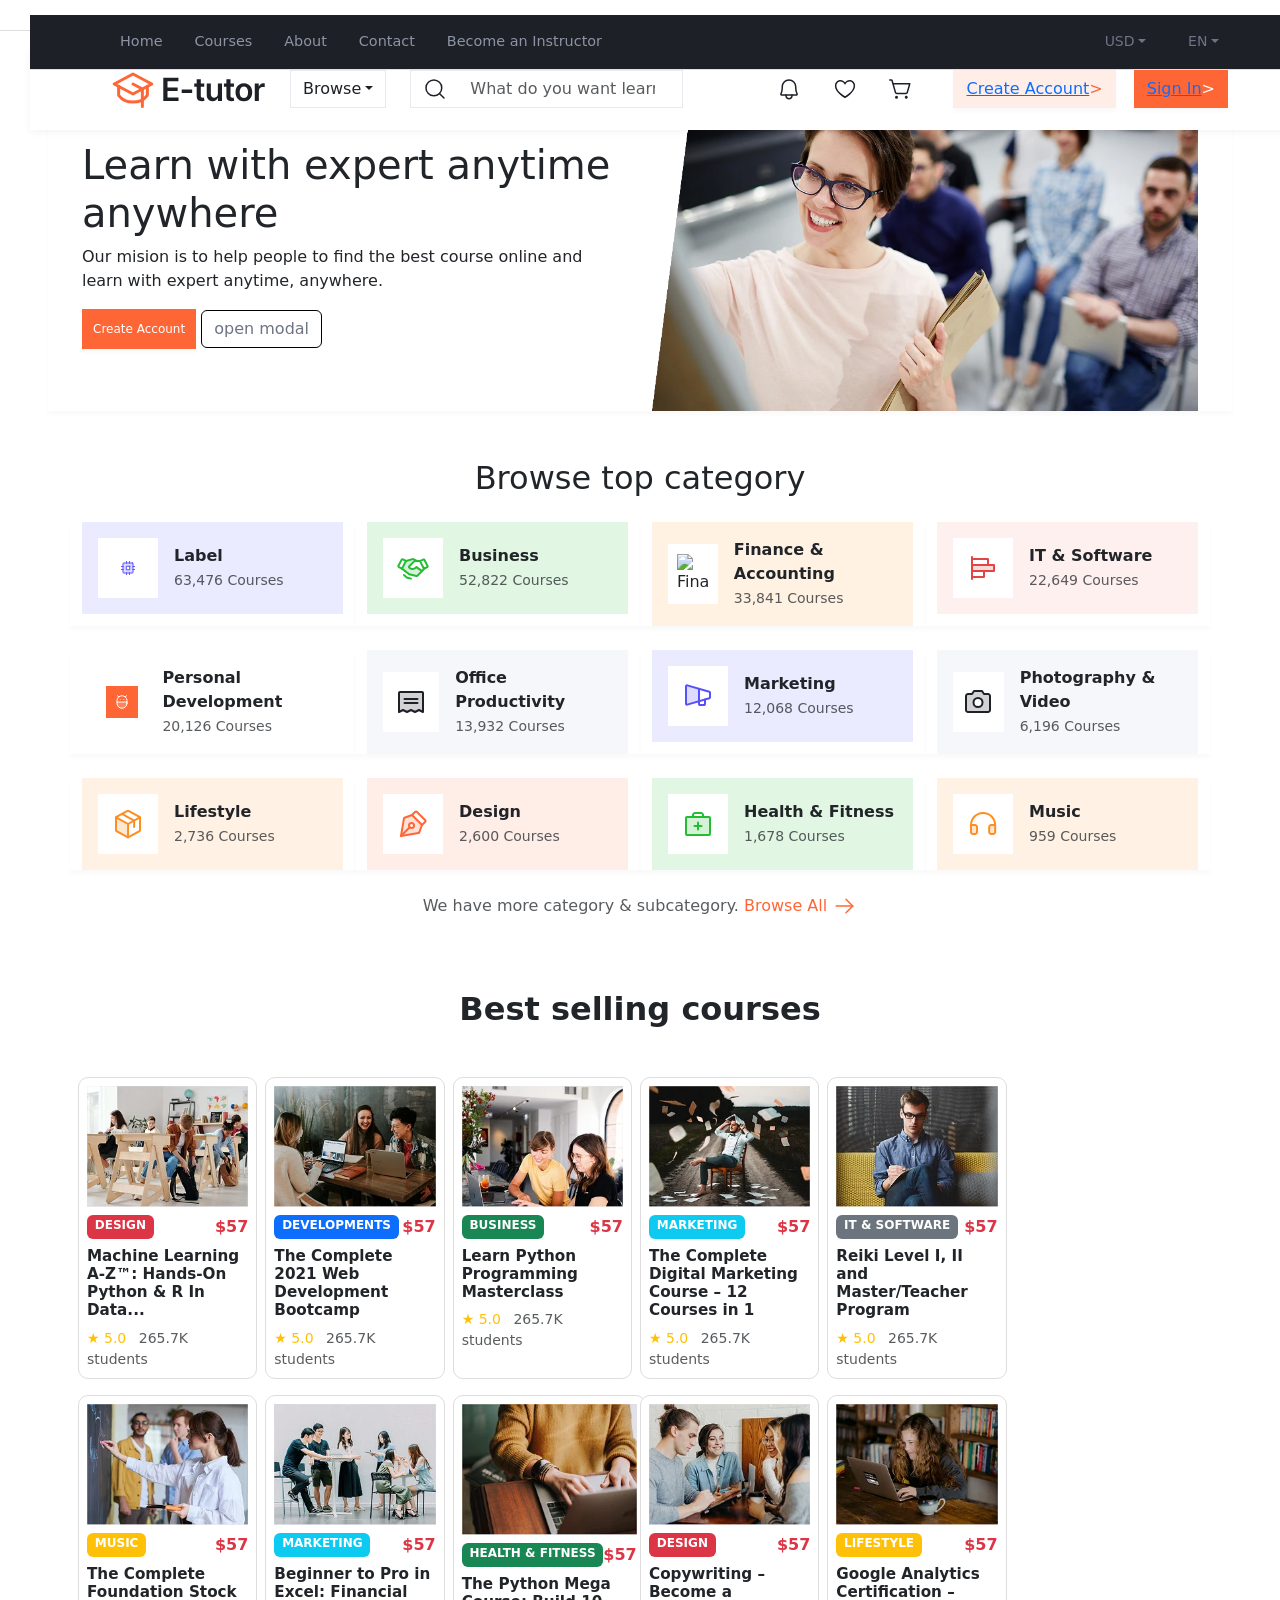
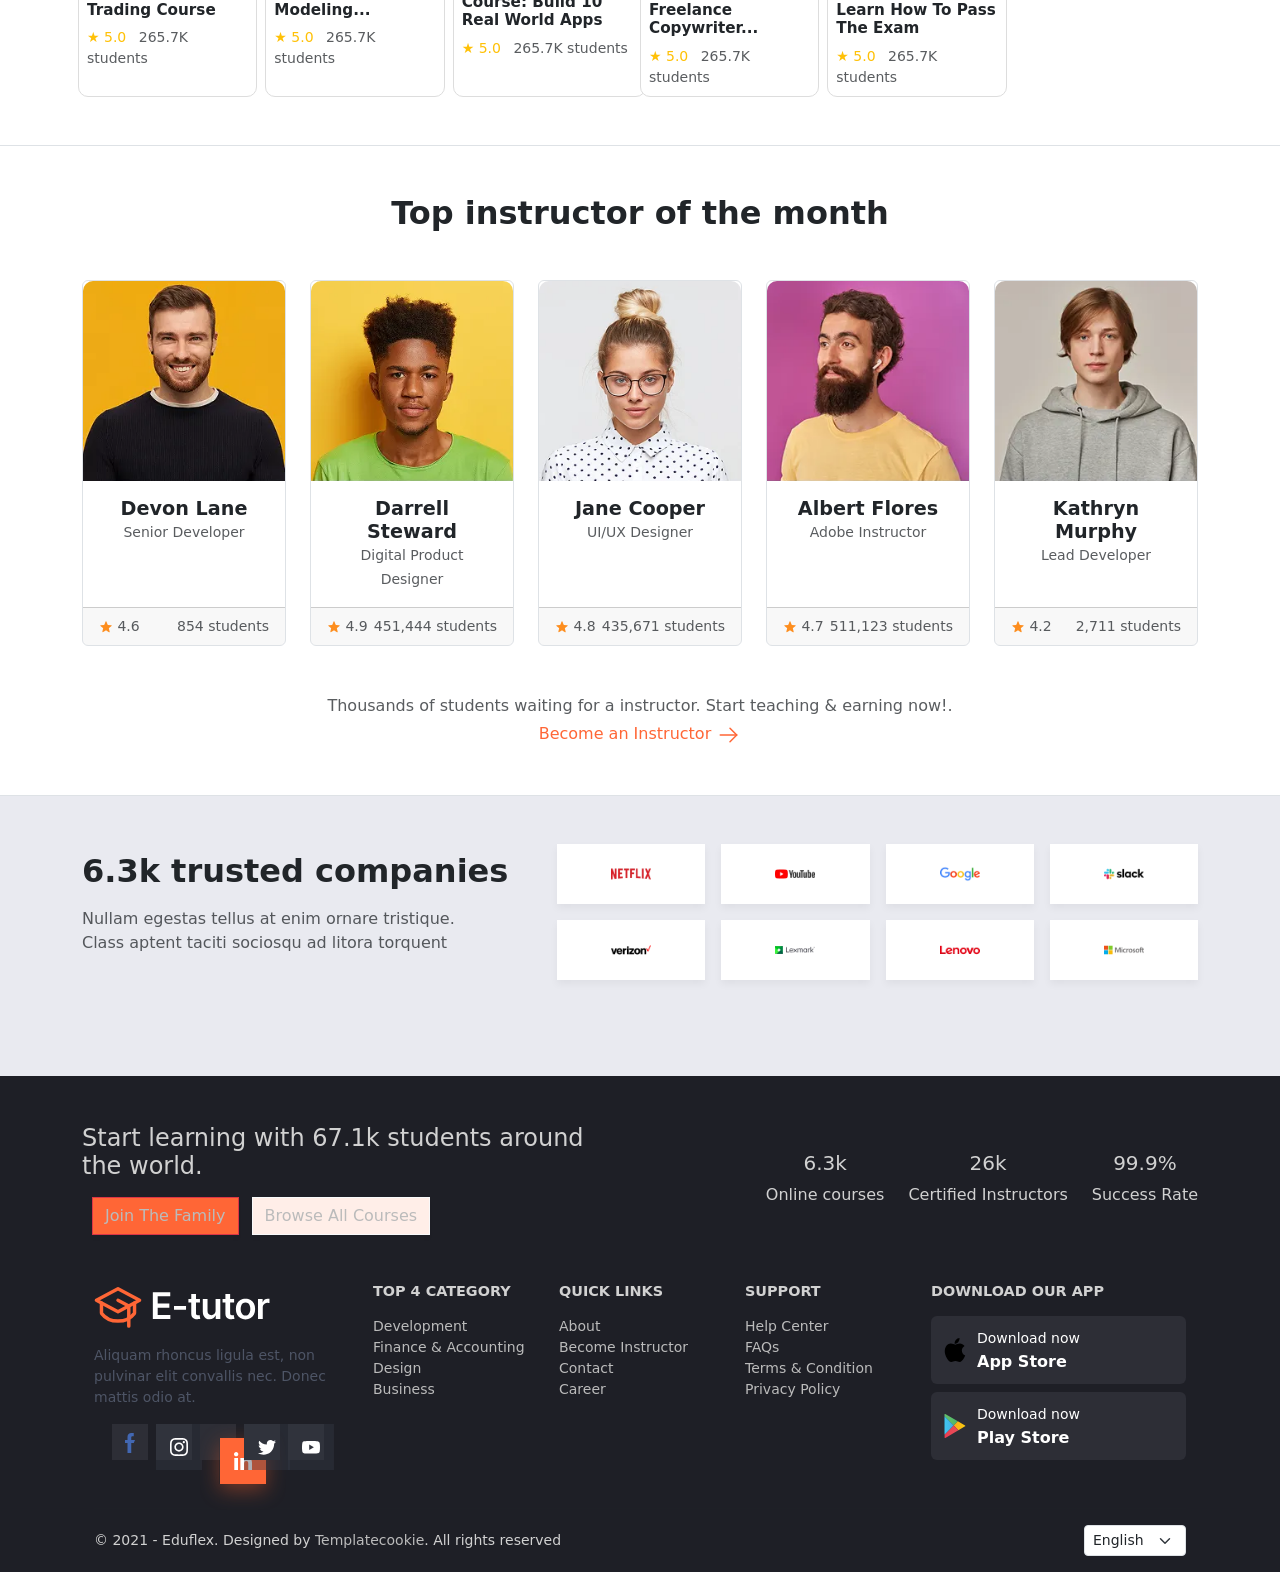
==== commit d5b2bdbe: "Add files via upload" ====
--- a/index.html
+++ b/index.html
@@ -106,7 +106,7 @@
 
   <main>
     <!-- Hero Section-->
-    <section class="hero-section mx-5  justify-content-center">
+    <section class="hero-section mx-5 pt-5  justify-content-center">
       <div class="container justify-content-center ">
         <div class="row align-items-center">
           <!--Hero Content Left-->
@@ -825,4 +825,4 @@
 
 
 
-</html>
+</html>
--- a/assests/main.css
+++ b/assests/main.css
@@ -14,6 +14,9 @@
   background-color: #1D2026;
   font-size: 0.9rem;
   color:#8C94A3;
+  position: fixed;
+  width: 100%;
+  z-index: 1050;
 }
 .nav-link{
     color: #8C94A3;
@@ -38,6 +41,10 @@
 .bottom-navbar {
   background-color: #ffffff;
   box-shadow: 0 2px 8px rgba(0, 0, 0, 0.05);
+  position: fixed;
+  top:48px;
+  width:  100%;
+  z-index: 1040;
 }
 .Browse-btn{
     color: #1D2026;
@@ -116,6 +123,17 @@
     color:#fff;
     padding: 10px;
 
+}
+
+.hero-section .modal_btn{
+  background-color: transparent;
+  border-radius: none;
+  border: 1px solid black;
+}
+
+.hero-section .modal_btn:hover{
+  background-color: #6c757d;
+  color: black;
 }
 
 .hero-section .h1{
@@ -522,3 +540,21 @@
   margin-left: 10px;
 }
 
+.modal .modal_btn:hover{
+  color: black;
+  border-radius: none;
+  border: 1px solid black
+}
+
+.top-navbar.scrolled, .bottom-navbar.scrolled {
+  background-color: #FF6636 !important;
+  box-shadow: 0 4px 8px rgba(0,0,0,0.2);
+  transition: background-color 0.3s ease, box-shadow 0.3s ease;
+}
+.top-navbar.scrolled .nav-link, .bottom-navbar.scrolled .nav-link {
+  color: #fff !important;
+}
+.top-navbar.scrolled .nav-link:hover, .bottom-navbar.scrolled .nav-link:hover {
+  color: #ffe6d9 !important;
+}
+
